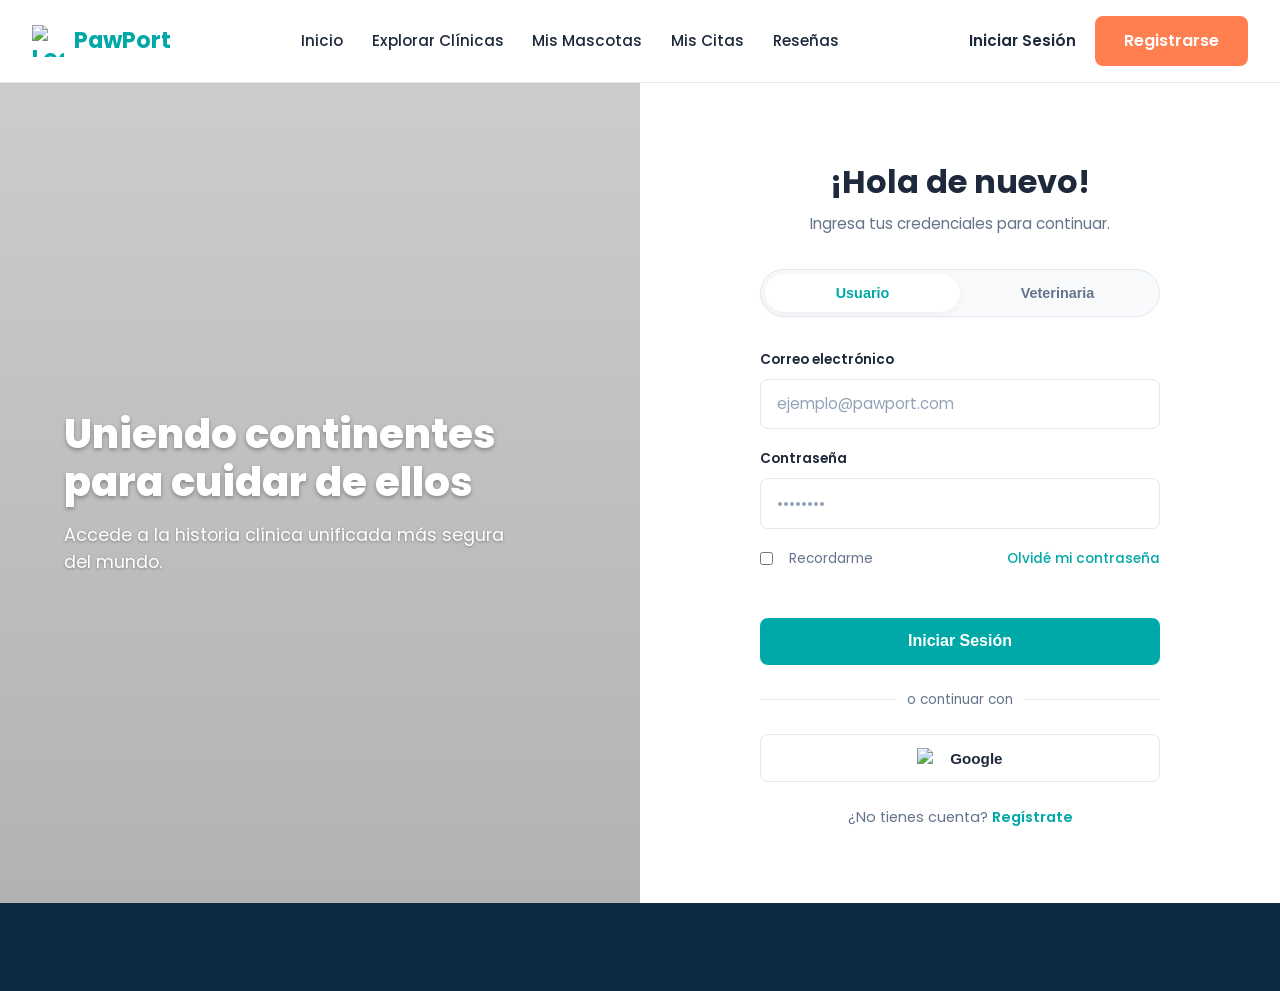
==== PawPort/login-perfil.html @ 7839eaf9 "Nuevos cambios para PROYECTO PAWPORT" ====
﻿<!DOCTYPE html>
<html lang="es">
<head>
    <meta charset="UTF-8">
    <meta name="viewport" content="width=device-width, initial-scale=1.0">
    <title>Iniciar Sesión - PawPort</title>
    <!-- Conexión a tu archivo CSS en la carpeta Vista -->
    <link rel="stylesheet" href="Vista/estilos.css">
    <link rel="stylesheet" href="https://cdnjs.cloudflare.com/ajax/libs/font-awesome/6.4.0/css/all.min.css">
</head>
<body>

    <!-- ================= HEADER ================= -->
    <header class="header">
        <div class="header-container">
            <div class="logo">
                <img src="Img/logo.png" alt="Logo PawPort">
                PawPort
            </div>
            <nav class="navbar">
                <ul>
                    <li><a href="Index.html">Inicio</a></li>
                    <li><a href="#">Explorar Clínicas</a></li>
                    <li><a href="#">Mis Mascotas</a></li>
                    <li><a href="#">Mis Citas</a></li>
                    <li><a href="#">Reseñas</a></li>
                </ul>
            </nav>
            <div class="header-actions">
                <a href="#" class="btn-login" style="color: var(--text-dark); font-weight: 600;">Iniciar Sesión</a>
                <a href="registro-usuario.html" class="btn-primary" style="background-color: #ff7f50;">Registrarse</a>
            </div>
        </div>
    </header>

    <!-- ================= SECCIÓN DE LOGIN SPLIT ================= -->
    <main class="login-main">
        <div class="login-layout">

            <!-- Mitad Izquierda: Imagen y Texto -->
            <div class="login-hero">
                <div class="login-hero-content">
                    <h1>Uniendo continentes para cuidar de ellos</h1>
                    <p>Accede a la historia clínica unificada más segura del mundo.</p>
                </div>
            </div>

            <!-- Mitad Derecha: Formulario -->
            <div class="login-form-area">
                <div class="login-form-container">
                    <h2>¡Hola de nuevo!</h2>
                    <p class="subtitle">Ingresa tus credenciales para continuar.</p>

                    <!-- Selector de Perfil (Pastilla) -->
                    <div class="role-toggle">
                        <button class="role-btn active" type="button">Usuario</button>
                        <button class="role-btn" type="button">Veterinaria</button>
                    </div>

                    <form action="#" method="POST">
                        <div class="form-group">
                            <label for="correo">Correo electrónico</label>
                            <input type="email" id="correo" placeholder="ejemplo@pawport.com" required>
                        </div>

                        <div class="form-group">
                            <label for="password">Contraseña</label>
                            <input type="password" id="password" placeholder="••••••••" required>
                        </div>

                        <div class="form-options">
                            <label class="checkbox-container">
                                <input type="checkbox" id="recordarme">
                                <span class="checkmark"></span>
                                Recordarme
                            </label>
                            <a href="#" class="forgot-password">Olvidé mi contraseña</a>
                        </div>

                        <button type="submit" class="btn-submit">Iniciar Sesión</button>

                        <!-- Separador -->
                        <div class="divider">
                            <span>o continuar con</span>
                        </div>

                        <!-- Botón de Google -->
                        <button type="button" class="btn-google">
                            <img src="https://upload.wikimedia.org/wikipedia/commons/5/53/Google_%22G%22_Logo.svg" alt="Google">
                            Google
                        </button>

                        <p class="register-link">¿No tienes cuenta? <a href="registro-usuario.html">Regístrate</a></p>
                    </form>
                </div>
            </div>

        </div>
    </main>

    <!-- ================= FOOTER ================= -->
    <footer class="footer">
        <!-- Usa el mismo footer de tus otras páginas -->
    </footer>

</body>
</html>
---- PawPort/Vista/estilos.css ----
﻿@import url('https://fonts.googleapis.com/css2?family=Poppins:wght@300;400;500;600;700;800&display=swap');

:root {
    --primary-teal: #00A8A8;
    --primary-teal-light: #E0F4F4;
    --primary-orange: #FF6B4A;
    --primary-orange-light: #FFEBE6;
    --dark-blue: #0B2B40;
    --text-dark: #1E293B;
    --text-muted: #64748B;
    --bg-light: #F8FAFC;
    --white: #FFFFFF;
    --border-color: #E2E8F0;
}

* {
    box-sizing: border-box;
    margin: 0;
    padding: 0;
}

body {
    font-family: 'Poppins', sans-serif;
    color: var(--text-dark);
    background-color: var(--white);
    line-height: 1.6;
    overflow-x: hidden;
}

a {
    text-decoration: none;
    color: inherit;
}

ul {
    list-style: none;
}

img {
    max-width: 100%;
    height: auto;
    display: block;
}

.section-header {
    text-align: center;
    max-width: 650px;
    margin: 0 auto 3rem auto;
}

    .section-header h2 {
        font-size: 2.2rem;
        font-weight: 700;
        color: var(--text-dark);
        margin-bottom: 0.5rem;
    }

    .section-header p {
        color: var(--text-muted);
        font-size: 0.95rem;
    }

.btn-primary {
    background-color: var(--primary-orange);
    color: var(--white);
    padding: 0.75rem 1.8rem;
    border-radius: 8px;
    font-weight: 600;
    display: inline-block;
    border: none;
    cursor: pointer;
}

.btn-secondary {
    background-color: transparent;
    color: var(--primary-teal);
    border: 1.5px solid var(--primary-teal);
    padding: 0.75rem 1.8rem;
    border-radius: 8px;
    font-weight: 600;
    display: inline-block;
}

.btn-outline {
    display: block;
    width: 100%;
    text-align: center;
    border: 1.5px solid var(--primary-teal);
    color: var(--primary-teal);
    padding: 0.6rem 1rem;
    border-radius: 8px;
    font-weight: 600;
    margin-top: 1rem;
}

    .btn-outline:hover {
        background-color: var(--primary-teal);
        color: var(--white);
    }

.header {
    width: 100%;
    background-color: var(--white);
    border-bottom: 1px solid var(--border-color);
}

.header-container {
    max-width: 1280px;
    margin: 0 auto;
    padding: 1rem 2rem;
    display: flex;
    justify-content: space-between;
    align-items: center;
}

.logo {
    display: flex;
    align-items: center;
    gap: 0.6rem;
    font-weight: 700;
    font-size: 1.4rem;
    color: var(--primary-teal);
}

    .logo img {
        width: 32px;
        height: 32px;
        object-fit: contain;
    }

.navbar ul {
    display: flex;
    gap: 1.8rem;
}

.navbar a {
    color: var(--text-dark);
    font-size: 0.95rem;
    font-weight: 500;
}

.header-actions {
    display: flex;
    align-items: center;
    gap: 1.2rem;
}

.btn-login {
    color: var(--text-dark);
    font-weight: 600;
    font-size: 0.95rem;
}

.hero {
    max-width: 1280px;
    margin: 0 auto;
    padding: 4rem 2rem;
    display: flex;
    align-items: center;
    justify-content: space-between;
    gap: 3rem;
}

.hero-content {
    flex: 1;
    max-width: 580px;
}

.badge {
    display: inline-block;
    background-color: var(--primary-teal-light);
    color: var(--primary-teal);
    padding: 0.4rem 1rem;
    border-radius: 50px;
    font-size: 0.85rem;
    font-weight: 600;
    margin-bottom: 1.2rem;
}

.hero-content h1 {
    font-size: 3.2rem;
    font-weight: 800;
    line-height: 1.15;
    color: var(--text-dark);
    margin-bottom: 1.2rem;
}

.hero-content p {
    color: var(--text-muted);
    font-size: 1.05rem;
    margin-bottom: 2rem;
}

.hero-buttons {
    display: flex;
    gap: 1rem;
    margin-bottom: 2.5rem;
}

    .hero-buttons .btn-primary {
        background-color: var(--primary-teal);
    }

.hero-social-proof {
    display: flex;
    align-items: center;
    gap: 1rem;
    font-size: 0.9rem;
    color: var(--text-muted);
}

    .hero-social-proof img.avatars {
        height: 36px;
        object-fit: contain;
    }

.hero-image {
    flex: 1;
    position: relative;
    display: flex;
    justify-content: flex-end;
}

    .hero-image img {
        width: 100%;
        max-width: 520px;
        border-radius: 24px;
        object-fit: cover;
    }

.floating-badge {
    position: absolute;
    bottom: -20px;
    right: 20px;
    background: var(--white);
    padding: 0.8rem 1.2rem;
    border-radius: 16px;
    border: 1px solid var(--border-color);
    display: flex;
    align-items: center;
    gap: 0.8rem;
}

    .floating-badge .icon {
        background-color: #FEF2F2;
        color: var(--primary-orange);
        padding: 0.5rem;
        border-radius: 50%;
        font-weight: 700;
        font-size: 0.8rem;
    }

    .floating-badge .text {
        display: flex;
        flex-direction: column;
    }

        .floating-badge .text strong {
            font-size: 0.9rem;
            color: var(--text-dark);
        }

        .floating-badge .text span {
            font-size: 0.75rem;
            color: var(--text-muted);
        }

.features {
    background-color: var(--bg-light);
    padding: 5rem 2rem;
}

.features-grid {
    max-width: 1280px;
    margin: 0 auto;
    display: grid;
    grid-template-columns: repeat(3, 1fr);
    gap: 1.8rem;
}

.feature-card {
    background: var(--white);
    padding: 2rem;
    border-radius: 16px;
    border: 1px solid var(--border-color);
}

    .feature-card .icon {
        width: 42px;
        height: 42px;
        background-color: var(--primary-teal-light);
        border-radius: 50%;
        display: flex;
        align-items: center;
        justify-content: center;
        font-size: 1.2rem;
        margin-bottom: 1.2rem;
    }

    .feature-card h3 {
        font-size: 1.15rem;
        font-weight: 700;
        margin-bottom: 0.6rem;
    }

    .feature-card p {
        color: var(--text-muted);
        font-size: 0.9rem;
        line-height: 1.5;
    }

.how-it-works {
    padding: 5rem 2rem;
    background-color: var(--white);
}

.steps-container {
    max-width: 1280px;
    margin: 0 auto;
    display: grid;
    grid-template-columns: repeat(4, 1fr);
    gap: 2rem;
    text-align: center;
}

.step-number {
    width: 48px;
    height: 48px;
    background-color: var(--primary-teal-light);
    color: var(--primary-teal);
    border-radius: 50%;
    display: flex;
    align-items: center;
    justify-content: center;
    font-weight: 700;
    font-size: 1.2rem;
    margin: 0 auto 1.2rem auto;
}

.step:nth-child(1) .step-number {
    background-color: var(--primary-orange);
    color: var(--white);
}

.step h3 {
    font-size: 1.1rem;
    font-weight: 700;
    margin-bottom: 0.6rem;
}

.step p {
    color: var(--text-muted);
    font-size: 0.88rem;
}

/* ================= RED DE CLÍNICAS ================= */
.clinics {
    background-color: var(--bg-light);
    padding: 5rem 2rem;
}

.clinics-grid {
    max-width: 1280px;
    margin: 0 auto;
    display: grid;
    grid-template-columns: repeat(3, 1fr);
    gap: 2rem;
}

.clinic-card {
    background: var(--white);
    border-radius: 18px;
    overflow: hidden;
    border: 1px solid var(--border-color);
}

    .clinic-card img {
        width: 100%;
        height: 180px;
        object-fit: cover;
    }

.clinic-info {
    padding: 1.5rem;
}

    .clinic-info h3 {
        font-size: 1.2rem;
        font-weight: 700;
        margin-bottom: 0.4rem;
    }

    .clinic-info .address {
        color: var(--text-muted);
        font-size: 0.85rem;
        margin-bottom: 1rem;
    }

/* ================= ROLES ================= */
.roles {
    padding: 5rem 2rem;
    background-color: var(--white);
}

.roles-grid {
    max-width: 1280px;
    margin: 0 auto;
    display: grid;
    grid-template-columns: repeat(3, 1fr);
    gap: 2rem;
}

.role-card {
    background: var(--bg-light);
    padding: 2rem;
    border-radius: 18px;
    border: 1px solid var(--border-color);
}

    .role-card.active {
        background-color: #FEF2F2;
        border-color: var(--primary-orange);
    }

    .role-card .icon {
        width: 42px;
        height: 42px;
        border-radius: 50%;
        background: var(--white);
        display: flex;
        align-items: center;
        justify-content: center;
        margin-bottom: 1rem;
        font-size: 1.1rem;
    }

    .role-card h3 {
        font-size: 1.2rem;
        font-weight: 700;
        margin-bottom: 0.6rem;
    }

    .role-card p {
        color: var(--text-muted);
        font-size: 0.9rem;
    }

.stats {
    background-color: var(--dark-blue);
    color: var(--white);
    padding: 4rem 2rem;
    display: flex;
    justify-content: space-around;
    align-items: center;
}

.stat-item {
    text-align: center;
}

    .stat-item h2 {
        font-size: 2.8rem;
        font-weight: 800;
        color: var(--primary-orange);
        margin-bottom: 0.2rem;
    }

    .stat-item p {
        font-size: 0.9rem;
        color: #CBD5E1;
    }

.testimonials {
    padding: 5rem 2rem;
    background-color: var(--bg-light);
}

.testimonials-grid {
    max-width: 1280px;
    margin: 0 auto;
    display: grid;
    grid-template-columns: repeat(3, 1fr);
    gap: 2rem;
}

.testimonial-card {
    background: var(--white);
    padding: 2rem;
    border-radius: 18px;
    border: 1px solid var(--border-color);
    display: flex;
    flex-direction: column;
    justify-content: space-between;
}

    .testimonial-card .stars {
        color: #F59E0B;
        margin-bottom: 1rem;
        font-size: 0.9rem;
    }

    .testimonial-card p {
        color: var(--text-dark);
        font-size: 0.9rem;
        line-height: 1.6;
        margin-bottom: 1.5rem;
    }

.user-info {
    display: flex;
    align-items: center;
    gap: 0.8rem;
}

    .user-info img {
        width: 40px;
        height: 40px;
        border-radius: 50%;
        object-fit: cover;
    }

    .user-info h4 {
        font-size: 0.95rem;
        font-weight: 700;
    }

    .user-info span {
        font-size: 0.8rem;
        color: var(--text-muted);
        display: block;
    }

.cta {
    max-width: 1280px;
    margin: 4rem auto;
    padding: 0 2rem;
}

.cta-container {
    background-color: var(--primary-teal);
    border-radius: 24px;
    padding: 4rem 2rem;
    text-align: center;
    color: var(--white);
}

    .cta-container h2 {
        font-size: 2.2rem;
        font-weight: 800;
        margin-bottom: 1rem;
    }

    .cta-container p {
        max-width: 600px;
        margin: 0 auto 2rem auto;
        font-size: 1rem;
    }

    .cta-container .btn-primary {
        background-color: var(--primary-orange);
    }

.footer {
    background-color: var(--dark-blue);
    color: var(--white);
    padding: 4rem 2rem 1.5rem 2rem;
}

.footer-container {
    max-width: 1280px;
    margin: 0 auto;
    display: grid;
    grid-template-columns: 2fr repeat(3, 1fr) 1.5fr;
    gap: 3rem;
    padding-bottom: 3rem;
    border-bottom: 1px solid rgba(255, 255, 255, 0.1);
}

.footer-col.brand .logo {
    color: var(--white);
    margin-bottom: 1rem;
}

.footer-col.brand p {
    color: #94A3B8;
    font-size: 0.88rem;
    margin-bottom: 1.5rem;
    max-width: 300px;
}

.social-links {
    display: flex;
    gap: 0.8rem;
}

    .social-links a {
        width: 32px;
        height: 32px;
        background: rgba(255, 255, 255, 0.1);
        border-radius: 50%;
        display: flex;
        align-items: center;
        justify-content: center;
        font-size: 0.8rem;
        font-weight: 600;
    }

.footer-col h4 {
    color: var(--primary-orange);
    font-size: 1rem;
    margin-bottom: 1.2rem;
}

.footer-col.links ul li {
    margin-bottom: 0.6rem;
}

.footer-col.links a {
    color: #CBD5E1;
    font-size: 0.88rem;
}

.footer-col.contact p {
    color: #CBD5E1;
    font-size: 0.88rem;
    margin-bottom: 0.5rem;
}

.footer-bottom {
    max-width: 1280px;
    margin: 1.5rem auto 0 auto;
    display: flex;
    justify-content: space-between;
    color: #64748B;
    font-size: 0.8rem;
}

@media (max-width: 1024px) {
    .features-grid, .clinics-grid, .roles-grid, .testimonials-grid {
        grid-template-columns: repeat(2, 1fr);
    }

    .steps-container {
        grid-template-columns: repeat(2, 1fr);
    }

    .footer-container {
        grid-template-columns: repeat(2, 1fr);
    }
}

@media (max-width: 768px) {
    .hero {
        flex-direction: column;
        text-align: center;
    }

    .hero-content {
        max-width: 100%;
    }

    .hero-buttons {
        justify-content: center;
    }

    .hero-social-proof {
        justify-content: center;
    }

    .features-grid, .clinics-grid, .roles-grid, .testimonials-grid, .steps-container {
        grid-template-columns: 1fr;
    }

    .stats {
        flex-direction: column;
        gap: 2rem;
    }

    .footer-container {
        grid-template-columns: 1fr;
    }

    .footer-bottom {
        flex-direction: column;
        text-align: center;
        gap: 0.5rem;
    }
}

/* ================= SECCIÓN DE REGISTRO ================= */
.register-main {
    background-color: var(--bg-light);
    padding: 4rem 2rem;
    min-height: calc(100vh - 80px);
}

.register-layout {
    max-width: 1100px;
    margin: 0 auto;
    display: grid;
    grid-template-columns: 1fr 1fr;
    gap: 4rem;
    align-items: center;
}

/* Tarjeta del Formulario */
.register-form-card {
    background: var(--white);
    border: 1px solid var(--border-color);
    border-radius: 20px;
    padding: 3rem;
    box-shadow: 0 4px 20px rgba(0, 0, 0, 0.03);
}

    .register-form-card h2 {
        font-size: 1.8rem;
        font-weight: 800;
        color: var(--text-dark);
        margin-bottom: 0.4rem;
    }

    .register-form-card .subtitle {
        color: var(--text-muted);
        font-size: 0.95rem;
        margin-bottom: 2rem;
        line-height: 1.5;
    }

.form-group {
    margin-bottom: 1.2rem;
}

.form-row {
    display: grid;
    grid-template-columns: 1fr 1fr;
    gap: 1rem;
}

.form-group label {
    display: block;
    font-size: 0.85rem;
    font-weight: 600;
    color: var(--text-dark);
    margin-bottom: 0.5rem;
}

.form-group input,
.form-group select {
    width: 100%;
    padding: 0.8rem 1rem;
    border: 1px solid var(--border-color);
    border-radius: 8px;
    font-family: 'Poppins', sans-serif;
    font-size: 0.95rem;
    color: var(--text-dark);
    outline: none;
    transition: border-color 0.3s ease;
    background-color: var(--white);
}

    .form-group input::placeholder {
        color: #94A3B8;
    }

    .form-group input:focus,
    .form-group select:focus {
        border-color: var(--primary-teal);
    }

.btn-submit {
    background-color: var(--primary-teal);
    color: var(--white);
    width: 100%;
    padding: 0.9rem;
    border: none;
    border-radius: 8px;
    font-weight: 600;
    font-size: 1rem;
    cursor: pointer;
    margin-top: 1.5rem;
    transition: background-color 0.3s ease;
}

    .btn-submit:hover {
        background-color: #008f8f;
    }

.login-link {
    text-align: center;
    margin-top: 1.5rem;
    font-size: 0.9rem;
    color: var(--text-muted);
}

    .login-link a {
        color: var(--primary-teal);
        font-weight: 600;
        transition: color 0.3s;
    }

        .login-link a:hover {
            color: #008f8f;
        }

/* Área de Información (Imagen y texto derecho) */
.register-info {
    padding-right: 1rem;
}

    .register-info img {
        width: 100%;
        border-radius: 24px;
        margin-bottom: 2rem;
        object-fit: cover;
    }

    .register-info h3 {
        font-size: 1.5rem;
        font-weight: 800;
        color: var(--text-dark);
        margin-bottom: 1rem;
    }

    .register-info p {
        color: var(--text-muted);
        font-size: 0.95rem;
        line-height: 1.7;
    }

/* Responsive para la sección de registro */
@media (max-width: 900px) {
    .register-layout {
        grid-template-columns: 1fr;
        gap: 3rem;
    }

    .register-info {
        order: -1; /* Mueve la imagen arriba del formulario en móviles */
        padding-right: 0;
        text-align: center;
    }

    .register-form-card {
        padding: 2rem;
    }
}

@media (max-width: 500px) {
    .form-row {
        grid-template-columns: 1fr; /* Apila el país y ciudad en móviles pequeños */
    }
}

/* ================= HEADER USUARIO LOGUEADO ================= */
.user-profile {
    display: flex;
    align-items: center;
    gap: 0.8rem;
    cursor: pointer;
    color: var(--text-dark);
    font-weight: 500;
}

.avatar-icon {
    font-size: 2rem;
    color: #cbd5e1;
}

.dropdown-icon {
    font-size: 0.8rem;
    color: var(--text-muted);
}

.navbar ul li a.active {
    color: var(--primary-teal);
    font-weight: 600;
}

/* ================= DASHBOARD PRINCIPAL ================= */
.dashboard-main {
    background-color: #fafbfc;
    padding: 3rem 2rem;
    min-height: calc(100vh - 80px);
}

.dashboard-container {
    max-width: 1200px;
    margin: 0 auto;
}

.dashboard-header {
    display: flex;
    justify-content: space-between;
    align-items: center;
    margin-bottom: 2.5rem;
}

    .dashboard-header h1 {
        font-size: 2.2rem;
        color: var(--text-dark);
        margin-bottom: 0.5rem;
    }

    .dashboard-header .subtitle {
        color: var(--text-muted);
    }

/* ================= CUADRÍCULA DE MASCOTAS ================= */
.pets-grid {
    display: grid;
    grid-template-columns: repeat(auto-fit, minmax(320px, 1fr));
    gap: 2rem;
    margin-bottom: 3rem;
}

.pet-card {
    background: #ffffff;
    border: 1px solid #e2e8f0;
    border-radius: 16px;
    overflow: hidden;
    box-shadow: 0 2px 10px rgba(0,0,0,0.02);
    transition: transform 0.3s ease;
}

    .pet-card:hover {
        transform: translateY(-5px);
    }

    .pet-card img {
        width: 100%;
        height: 200px;
        object-fit: cover;
    }

.pet-card-body {
    padding: 1.5rem;
}

.pet-card-header {
    display: flex;
    justify-content: space-between;
    align-items: center;
    margin-bottom: 0.5rem;
}

    .pet-card-header h3 {
        font-size: 1.4rem;
        color: var(--text-dark);
    }

.pet-info {
    color: var(--text-muted);
    font-size: 0.95rem;
    margin-bottom: 1.5rem;
}

.pet-card-actions {
    display: flex;
    gap: 1.5rem;
}

.action-link {
    font-size: 0.95rem;
    font-weight: 600;
    color: #94a3b8;
    text-decoration: none;
    transition: color 0.3s;
}

    .action-link.active {
        color: var(--primary-teal);
    }

    .action-link:hover {
        color: var(--primary-teal);
    }

/* ================= BADGES (ETIQUETAS) ================= */
.badge {
    padding: 4px 12px;
    border-radius: 20px;
    font-size: 0.8rem;
    font-weight: 700;
}

.badge-teal {
    background: #e0f2f1;
    color: #00897b;
}

.badge-pink {
    background: #fce4ec;
    color: #f06292;
}

.badge-green {
    background: #e8f5e9;
    color: #4caf50;
}

/* ================= TARJETA DE EXPEDIENTE DETALLADO ================= */
.pet-details-card {
    background: #ffffff;
    border: 1px solid #e2e8f0;
    border-radius: 16px;
    padding: 2.5rem;
    box-shadow: 0 2px 10px rgba(0,0,0,0.02);
}

.details-header {
    display: flex;
    align-items: center;
    gap: 1.5rem;
    padding-bottom: 2rem;
    border-bottom: 1px solid #e2e8f0;
    margin-bottom: 2rem;
}

.details-avatar {
    width: 90px;
    height: 90px;
    border-radius: 16px;
    object-fit: cover;
}

.name-badge-row {
    display: flex;
    align-items: center;
    gap: 1rem;
    margin-bottom: 0.5rem;
}

    .name-badge-row h2 {
        font-size: 1.8rem;
        color: var(--text-dark);
    }

.details-title p {
    color: var(--text-muted);
    font-size: 0.95rem;
}

/* ================= COLUMNAS DE HISTORIAL ================= */
.details-grid {
    display: grid;
    grid-template-columns: 1fr 1fr;
    gap: 3rem;
}

.details-column h3 {
    font-size: 1.2rem;
    color: var(--text-dark);
    margin-bottom: 1.5rem;
}

.history-item {
    display: flex;
    justify-content: space-between;
    align-items: center;
    padding: 1.2rem;
    border: 1px solid #e2e8f0;
    border-radius: 8px;
    margin-bottom: 1rem;
    background-color: #fafbfc;
}

.history-info h4 {
    font-size: 0.95rem;
    color: var(--text-dark);
    margin-bottom: 0.3rem;
}

.history-info p {
    font-size: 0.85rem;
    color: var(--text-muted);
}

.clinic-link {
    font-size: 0.85rem;
    color: var(--primary-teal);
    text-decoration: none;
    font-weight: 500;
}

.date-text {
    font-size: 0.85rem;
    color: #94a3b8;
}

/* ================= RESPONSIVE ================= */
@media (max-width: 900px) {
    .details-grid {
        grid-template-columns: 1fr;
        gap: 2rem;
    }

    .dashboard-header {
        flex-direction: column;
        align-items: flex-start;
        gap: 1rem;
    }
}

/* ================= SECCIÓN DE LOGIN ================= */
.login-main {
    min-height: calc(100vh - 80px); /* Ajusta según el alto de tu header */
    display: flex;
    background-color: var(--white);
}

.login-layout {
    display: grid;
    grid-template-columns: 1fr 1fr;
    width: 100%;
}

/* --- Mitad Izquierda (Imagen Hero) --- */
.login-hero {
    /* Reemplaza con tu imagen real de la doctora y el perro */
    background-image: linear-gradient(rgba(0,0,0,0.2), rgba(0,0,0,0.3)), url('../Img/login-hero-bg.jpg');
    background-size: cover;
    background-position: center;
    padding: 4rem;
    display: flex;
    flex-direction: column;
    justify-content: center;
}

.login-hero-content {
    max-width: 450px;
    color: #ffffff;
}

    .login-hero-content h1 {
        font-size: 2.5rem;
        font-weight: 800;
        line-height: 1.2;
        margin-bottom: 1rem;
        text-shadow: 0 2px 4px rgba(0,0,0,0.3);
    }

    .login-hero-content p {
        font-size: 1.1rem;
        line-height: 1.5;
        text-shadow: 0 1px 3px rgba(0,0,0,0.3);
    }

/* --- Mitad Derecha (Formulario) --- */
.login-form-area {
    display: flex;
    align-items: center;
    justify-content: center;
    padding: 3rem;
    background-color: #ffffff;
}

.login-form-container {
    width: 100%;
    max-width: 400px;
}

    .login-form-container h2 {
        font-size: 2rem;
        color: var(--text-dark);
        margin-bottom: 0.3rem;
        text-align: center;
    }

    .login-form-container .subtitle {
        color: var(--text-muted);
        text-align: center;
        margin-bottom: 2rem;
        font-size: 0.95rem;
    }

/* --- Selector de Perfil (Pastilla) --- */
.role-toggle {
    display: flex;
    background-color: #f8fafc;
    border-radius: 30px;
    padding: 4px;
    margin-bottom: 2rem;
    border: 1px solid #e2e8f0;
}

.role-btn {
    flex: 1;
    background: transparent;
    border: none;
    padding: 0.7rem;
    border-radius: 30px;
    font-weight: 600;
    font-size: 0.9rem;
    color: var(--text-muted);
    cursor: pointer;
    transition: all 0.3s ease;
}

    .role-btn.active {
        background-color: #ffffff;
        color: var(--primary-teal);
        box-shadow: 0 2px 8px rgba(0,0,0,0.05);
    }

/* --- Opciones del formulario (Recordarme y Olvidé) --- */
.form-options {
    display: flex;
    justify-content: space-between;
    align-items: center;
    margin-bottom: 1.5rem;
}

.checkbox-container {
    display: flex;
    align-items: center;
    gap: 0.5rem;
    font-size: 0.85rem;
    color: var(--text-muted);
    cursor: pointer;
}

    .checkbox-container input {
        accent-color: var(--primary-teal);
    }

.forgot-password {
    font-size: 0.85rem;
    color: var(--primary-teal);
    text-decoration: none;
    font-weight: 500;
}

/* --- Botón Google y Separador --- */
.divider {
    display: flex;
    align-items: center;
    text-align: center;
    margin: 1.5rem 0;
    color: var(--text-muted);
    font-size: 0.85rem;
}

    .divider::before, .divider::after {
        content: '';
        flex: 1;
        border-bottom: 1px solid #e2e8f0;
    }

    .divider span {
        padding: 0 10px;
    }

.btn-google {
    display: flex;
    align-items: center;
    justify-content: center;
    gap: 0.8rem;
    width: 100%;
    padding: 0.8rem;
    background-color: #ffffff;
    border: 1px solid #e2e8f0;
    border-radius: 8px;
    font-weight: 600;
    font-size: 0.95rem;
    color: var(--text-dark);
    cursor: pointer;
    transition: background-color 0.3s;
}

    .btn-google img {
        width: 20px;
        height: 20px;
    }

    .btn-google:hover {
        background-color: #f8fafc;
    }

.register-link {
    text-align: center;
    margin-top: 1.5rem;
    font-size: 0.9rem;
    color: var(--text-muted);
}

    .register-link a {
        color: var(--primary-teal);
        font-weight: 600;
    }

/* --- Responsive --- */
@media (max-width: 900px) {
    .login-layout {
        grid-template-columns: 1fr;
    }

    .login-hero {
        padding: 3rem 2rem;
        min-height: 300px;
    }
}
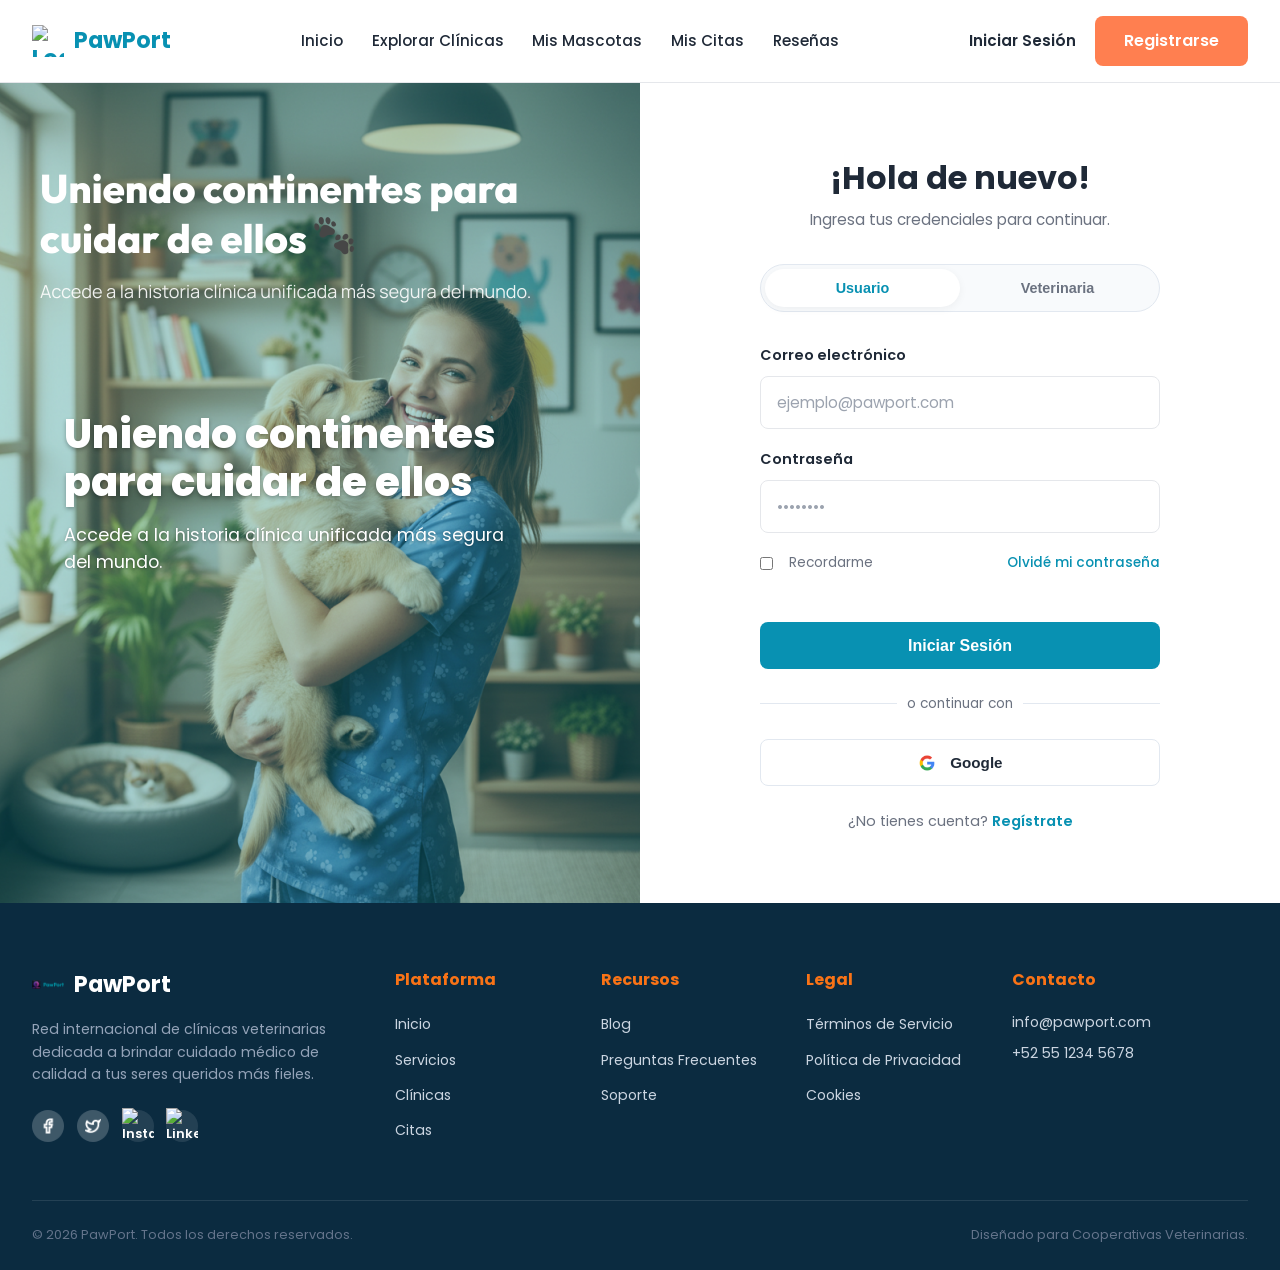
==== commit 40972468: "Nuevos y ultimos cambios del avance 3 de pawport" ====
--- a/PawPort/login-perfil.html
+++ b/PawPort/login-perfil.html
@@ -10,7 +10,6 @@
 </head>
 <body>
 
-    <!-- ================= HEADER ================= -->
     <header class="header">
         <div class="header-container">
             <div class="logo">
@@ -27,7 +26,7 @@
                 </ul>
             </nav>
             <div class="header-actions">
-                <a href="#" class="btn-login" style="color: var(--text-dark); font-weight: 600;">Iniciar Sesión</a>
+                <a href="login-perfil.html" class="btn-login" style="color: var(--text-dark); font-weight: 600;">Iniciar Sesión</a>
                 <a href="registro-usuario.html" class="btn-primary" style="background-color: #ff7f50;">Registrarse</a>
             </div>
         </div>
@@ -38,7 +37,8 @@
         <div class="login-layout">
 
             <!-- Mitad Izquierda: Imagen y Texto -->
-            <div class="login-hero">
+            <!-- Se agrega el estilo de fondo aquí -->
+            <div class="login-hero" style="background-image: url('Img/Inicio%20de%20sesión.png'); background-size: cover; background-position: center; background-repeat: no-repeat;">
                 <div class="login-hero-content">
                     <h1>Uniendo continentes para cuidar de ellos</h1>
                     <p>Accede a la historia clínica unificada más segura del mundo.</p>
@@ -54,7 +54,7 @@
                     <!-- Selector de Perfil (Pastilla) -->
                     <div class="role-toggle">
                         <button class="role-btn active" type="button">Usuario</button>
-                        <button class="role-btn" type="button">Veterinaria</button>
+                        <button class="role-btn" type="button" onclick="window.location.href='registro-clinica.html'">Veterinaria</button>
                     </div>
 
                     <form action="#" method="POST">
@@ -86,7 +86,7 @@
 
                         <!-- Botón de Google -->
                         <button type="button" class="btn-google">
-                            <img src="https://upload.wikimedia.org/wikipedia/commons/5/53/Google_%22G%22_Logo.svg" alt="Google">
+                            <img src="Img/google.png" alt="Google">
                             Google
                         </button>
 
@@ -100,7 +100,60 @@
 
     <!-- ================= FOOTER ================= -->
     <footer class="footer">
-        <!-- Usa el mismo footer de tus otras páginas -->
+        <div class="footer-container">
+            <div class="footer-col brand">
+                <div class="logo">
+                    <img src="Img/Logo.png" alt="PawPort Logo">
+                    <span>PawPort</span>
+                </div>
+                <p>Red internacional de clínicas veterinarias dedicada a brindar cuidado médico de calidad a tus seres queridos más fieles.</p>
+                <div class="social-links">
+                    <a href="#"><img src="Img/Facebook.png" alt="Facebook" class="social-icon"></a>
+                    <a href="#"><img src="Img/Twiter or X.png" alt="Twitter" class="social-icon"></a>
+                    <a href="#"><img src="Img/instagram.png" alt="Instagram" class="social-icon"></a>
+                    <a href="#"><img src="Img/linkedin.png" alt="LinkedIn" class="social-icon"></a>
+                </div>
+            </div>
+
+            <div class="footer-col links">
+                <h4>Plataforma</h4>
+                <ul>
+                    <li><a href="#">Inicio</a></li>
+                    <li><a href="#">Servicios</a></li>
+                    <li><a href="#">Clínicas</a></li>
+                    <li><a href="#">Citas</a></li>
+                </ul>
+            </div>
+
+            <div class="footer-col links">
+                <h4>Recursos</h4>
+                <ul>
+                    <li><a href="#">Blog</a></li>
+                    <li><a href="#">Preguntas Frecuentes</a></li>
+                    <li><a href="#">Soporte</a></li>
+                </ul>
+            </div>
+
+            <div class="footer-col links">
+                <h4>Legal</h4>
+                <ul>
+                    <li><a href="#">Términos de Servicio</a></li>
+                    <li><a href="#">Política de Privacidad</a></li>
+                    <li><a href="#">Cookies</a></li>
+                </ul>
+            </div>
+
+            <div class="footer-col contact">
+                <h4>Contacto</h4>
+                <p>info@pawport.com</p>
+                <p>+52 55 1234 5678</p>
+            </div>
+        </div>
+
+        <div class="footer-bottom">
+            <p>© 2026 PawPort. Todos los derechos reservados.</p>
+            <p>Diseñado para Cooperativas Veterinarias.</p>
+        </div>
     </footer>
 
 </body>
--- a/PawPort/Vista/estilos.css
+++ b/PawPort/Vista/estilos.css
@@ -97,6 +97,188 @@
         background-color: var(--primary-teal);
         color: var(--white);
     }
+
+/* Estilos para el formulario de registro de clínica */
+.btn-submit {
+    width: 100%;
+    background-color: var(--primary-teal);
+    color: var(--white);
+    border: none;
+    padding: 1rem;
+    border-radius: 8px;
+    font-size: 1.05rem;
+    font-weight: 600;
+    cursor: pointer;
+    transition: background-color 0.3s;
+    margin-top: 1.5rem;
+}
+
+.btn-submit:hover {
+    background-color: #067A96;
+}
+
+.schedule-time-input {
+    padding: 0.5rem;
+    border: 1px solid var(--border-color);
+    border-radius: 8px;
+    font-family: inherit;
+    color: var(--text-dark);
+    background-color: #fff;
+    text-align: center;
+    font-size: 0.9rem;
+}
+
+/* Layout específico para la página de registro de clínica */
+.clinic-register-page {
+    max-width: 1100px;
+    margin: 2.5rem auto 4rem auto;
+    padding: 0 1rem;
+}
+
+.clinic-register-header {
+    text-align: center;
+    margin-bottom: 1.8rem;
+}
+
+.clinic-register-header h1 {
+    font-size: 2.2rem;
+    margin-top: 0.6rem;
+    margin-bottom: 0.4rem;
+    color: var(--text-dark);
+}
+
+.clinic-register-container {
+    background: var(--white);
+    border: 1px solid var(--border-color);
+    border-radius: 12px;
+    padding: 2rem;
+    box-shadow: 0 6px 20px rgba(15, 23, 42, 0.06);
+}
+
+.form-section {
+    margin-bottom: 1.6rem;
+}
+
+.form-section h3 {
+    color: var(--primary-teal);
+    font-size: 1.05rem;
+    margin-bottom: 0.8rem;
+    font-weight: 700;
+}
+
+.form-section-desc {
+    color: var(--text-muted);
+    font-size: 0.95rem;
+    margin-bottom: 1rem;
+}
+
+.form-group label {
+    display: block;
+    font-size: 0.85rem;
+    color: var(--text-muted);
+    margin-bottom: 0.45rem;
+}
+
+.form-group input,
+.form-group textarea,
+.form-group select {
+    width: 100%;
+    padding: 0.7rem 0.9rem;
+    border: 1px solid var(--border-color);
+    border-radius: 8px;
+    background: #fff;
+    font-size: 0.95rem;
+    color: var(--text-dark);
+}
+
+.form-row {
+    display: grid;
+    grid-template-columns: 1fr 1fr;
+    gap: 1rem;
+    align-items: center;
+    margin-bottom: 1rem;
+}
+
+.form-row-3 {
+    display: grid;
+    grid-template-columns: repeat(3, 1fr);
+    gap: 1rem;
+    margin-bottom: 1rem;
+}
+
+.tags-container {
+    display: flex;
+    flex-wrap: wrap;
+    gap: 0.6rem;
+    margin-top: 0.6rem;
+}
+
+.specialty-tag {
+    background: #F6FBFB;
+    border: 1px solid var(--border-color);
+    color: var(--text-dark);
+    padding: 0.45rem 0.85rem;
+    border-radius: 999px;
+    font-weight: 600;
+    cursor: pointer;
+}
+
+.specialty-tag.active {
+    background: var(--primary-teal-light);
+    border-color: var(--primary-teal);
+    color: var(--primary-teal);
+}
+
+.schedule-grid {
+    display: grid;
+    grid-template-columns: 1fr 1fr;
+    gap: 1.2rem;
+    align-items: start;
+}
+
+.schedule-row {
+    display: flex;
+    align-items: center;
+    gap: 0.5rem;
+    margin-bottom: 0.6rem;
+}
+
+.schedule-day {
+    width: 140px;
+    color: var(--text-dark);
+    font-size: 0.95rem;
+}
+
+.schedule-separator {
+    margin: 0 0.4rem;
+    color: var(--text-muted);
+}
+
+.file-upload {
+    border: 1px dashed var(--border-color);
+    padding: 1rem;
+    border-radius: 8px;
+    text-align: center;
+    color: var(--text-muted);
+    background: #FAFEFF;
+}
+
+.footer-cta {
+    margin-top: 1.6rem;
+}
+
+/* Responsive */
+@media (max-width: 900px) {
+    .form-row,
+    .form-row-3,
+    .schedule-grid {
+        grid-template-columns: 1fr;
+    }
+
+    .schedule-day {
+        width: auto;
+    }
+}
 
 .header {
     width: 100%;
@@ -835,7 +1017,7 @@
     }
 
     .register-info {
-        order: -1; /* Mueve la imagen arriba del formulario en móviles */
+        order: -1;
         padding-right: 0;
         text-align: center;
     }
@@ -847,7 +1029,7 @@
 
 @media (max-width: 500px) {
     .form-row {
-        grid-template-columns: 1fr; /* Apila el país y ciudad en móviles pequeños */
+        grid-template-columns: 1fr;
     }
 }
 
@@ -1103,7 +1285,7 @@
 
 /* ================= SECCIÓN DE LOGIN ================= */
 .login-main {
-    min-height: calc(100vh - 80px); /* Ajusta según el alto de tu header */
+    min-height: calc(100vh - 80px);
     display: flex;
     background-color: var(--white);
 }
@@ -1114,9 +1296,7 @@
     width: 100%;
 }
 
-/* --- Mitad Izquierda (Imagen Hero) --- */
 .login-hero {
-    /* Reemplaza con tu imagen real de la doctora y el perro */
     background-image: linear-gradient(rgba(0,0,0,0.2), rgba(0,0,0,0.3)), url('../Img/login-hero-bg.jpg');
     background-size: cover;
     background-position: center;
@@ -1145,7 +1325,6 @@
         text-shadow: 0 1px 3px rgba(0,0,0,0.3);
     }
 
-/* --- Mitad Derecha (Formulario) --- */
 .login-form-area {
     display: flex;
     align-items: center;
@@ -1173,7 +1352,6 @@
         font-size: 0.95rem;
     }
 
-/* --- Selector de Perfil (Pastilla) --- */
 .role-toggle {
     display: flex;
     background-color: #f8fafc;
@@ -1202,7 +1380,6 @@
         box-shadow: 0 2px 8px rgba(0,0,0,0.05);
     }
 
-/* --- Opciones del formulario (Recordarme y Olvidé) --- */
 .form-options {
     display: flex;
     justify-content: space-between;
@@ -1230,7 +1407,6 @@
     font-weight: 500;
 }
 
-/* --- Botón Google y Separador --- */
 .divider {
     display: flex;
     align-items: center;
@@ -1288,7 +1464,6 @@
         font-weight: 600;
     }
 
-/* --- Responsive --- */
 @media (max-width: 900px) {
     .login-layout {
         grid-template-columns: 1fr;
@@ -1298,4 +1473,684 @@
         padding: 3rem 2rem;
         min-height: 300px;
     }
+}
+
+
+/* ========================================================================= */
+/* ================= PANEL DE CONTROL CLÍNICO (Dashboard Veterinaria) ====== */
+/* ========================================================================= */
+.clinic-stats-grid {
+    display: grid;
+    grid-template-columns: repeat(4, 1fr);
+    gap: 1.5rem;
+    margin-bottom: 3rem;
+}
+
+.stat-card {
+    background: var(--white);
+    border: 1px solid var(--border-color);
+    border-radius: 16px;
+    padding: 1.5rem;
+    display: flex;
+    flex-direction: column;
+}
+
+.stat-card-header {
+    display: flex;
+    justify-content: space-between;
+    align-items: center;
+    margin-bottom: 1rem;
+    color: var(--text-muted);
+    font-size: 0.9rem;
+    font-weight: 500;
+}
+
+.stat-icon {
+    width: 36px;
+    height: 36px;
+    border-radius: 50%;
+    display: flex;
+    align-items: center;
+    justify-content: center;
+    font-size: 1.2rem;
+}
+
+.icon-teal {
+    background: var(--primary-teal-light);
+    color: var(--primary-teal);
+}
+
+.icon-orange {
+    background: var(--primary-orange-light);
+    color: var(--primary-orange);
+}
+
+.icon-blue {
+    background: #E0F2FE;
+    color: #0284C7;
+}
+
+.icon-red {
+    background: #FEF2F2;
+    color: #EF4444;
+}
+
+.stat-card h3 {
+    font-size: 2.2rem;
+    font-weight: 800;
+    color: var(--text-dark);
+    margin-bottom: 0.2rem;
+}
+
+.stat-card p {
+    font-size: 0.85rem;
+    color: var(--text-muted);
+}
+
+.dashboard-columns {
+    display: grid;
+    grid-template-columns: 2fr 1fr;
+    gap: 2rem;
+}
+
+.dashboard-section-title {
+    font-size: 1.4rem;
+    font-weight: 800;
+    color: var(--text-dark);
+    margin-bottom: 1.5rem;
+}
+
+/* Tabla de citas */
+.citas-table-card {
+    background: var(--white);
+    border: 1px solid var(--border-color);
+    border-radius: 16px;
+    overflow: hidden;
+}
+
+.citas-table {
+    width: 100%;
+    border-collapse: collapse;
+}
+
+    .citas-table th, .citas-table td {
+        padding: 1.2rem 1.5rem;
+        text-align: left;
+        border-bottom: 1px solid var(--border-color);
+        font-size: 0.95rem;
+    }
+
+    .citas-table th {
+        font-weight: 700;
+        color: var(--text-dark);
+        background-color: var(--white);
+    }
+
+    .citas-table td {
+        color: var(--text-muted);
+    }
+
+        .citas-table td strong {
+            color: var(--text-dark);
+            font-weight: 500;
+        }
+
+        .citas-table td a {
+            color: var(--primary-teal);
+            text-decoration: none;
+            font-weight: 500;
+        }
+
+/* Badges de Estados */
+.status-badge {
+    padding: 0.4rem 0.8rem;
+    border-radius: 50px;
+    font-size: 0.8rem;
+    font-weight: 600;
+    text-align: center;
+    display: inline-block;
+}
+
+.status-esperando {
+    background: #FEF2F2;
+    color: #EF4444;
+}
+
+.status-consulta {
+    background: var(--primary-teal-light);
+    color: var(--primary-teal);
+}
+
+.status-completado {
+    background: #F0FDF4;
+    color: #22C55E;
+}
+
+/* Reseñas */
+.reviews-list {
+    display: flex;
+    flex-direction: column;
+    gap: 1rem;
+}
+
+.review-item {
+    background: var(--white);
+    border: 1px solid var(--border-color);
+    border-radius: 16px;
+    padding: 1.5rem;
+}
+
+.review-header {
+    display: flex;
+    justify-content: space-between;
+    align-items: center;
+    margin-bottom: 0.8rem;
+}
+
+    .review-header h4 {
+        font-size: 1rem;
+        font-weight: 700;
+        color: var(--text-dark);
+    }
+
+.review-stars {
+    color: #F59E0B;
+    font-size: 0.9rem;
+}
+
+.review-item p {
+    color: var(--text-muted);
+    font-size: 0.9rem;
+    font-style: italic;
+}
+
+
+/* ================= REGISTRO DE CLÍNICA VETERINARIA ============ */
+.clinic-register-page {
+    background-color: var(--bg-light);
+    padding: 4rem 2rem;
+}
+
+.clinic-register-header {
+    text-align: center;
+    margin-bottom: 3rem;
+}
+
+    .clinic-register-header .badge {
+        background-color: var(--primary-orange-light);
+        color: var(--primary-orange);
+        margin-bottom: 1rem;
+        padding: 6px 16px;
+        border-radius: 20px;
+        font-size: 0.85rem;
+        font-weight: 700;
+        display: inline-block;
+    }
+
+    .clinic-register-header h1 {
+        font-size: 2.5rem;
+        font-weight: 800;
+        color: var(--text-dark);
+        margin-bottom: 0.8rem;
+    }
+
+    .clinic-register-header p {
+        color: var(--text-muted);
+        font-size: 1.05rem;
+    }
+
+/* El contenedor blanco tipo tarjeta */
+.clinic-register-container {
+    max-width: 900px;
+    margin: 0 auto;
+    background: var(--white);
+    border: 1px solid var(--border-color);
+    border-radius: 24px;
+    padding: 3rem;
+    box-shadow: 0 4px 20px rgba(0, 0, 0, 0.02);
+}
+
+.form-section {
+    margin-bottom: 2.5rem;
+    padding-bottom: 2rem;
+    border-bottom: 1px solid var(--border-color); /* Línea divisoria entre secciones */
+}
+
+    .form-section:last-child {
+        border-bottom: none;
+        padding-bottom: 0;
+    }
+
+    .form-section h3 {
+        color: var(--primary-teal);
+        font-size: 1.2rem;
+        font-weight: 700;
+        margin-bottom: 1rem;
+    }
+
+.form-section-desc {
+    color: var(--text-muted);
+    font-size: 0.9rem;
+    margin-bottom: 1.5rem;
+}
+
+/* Sistema de Grid para los Inputs */
+.form-row {
+    display: grid;
+    grid-template-columns: 1fr 1fr;
+    gap: 1.5rem;
+    margin-bottom: 1.5rem;
+}
+
+/* Grid específico para País, Ciudad (mitad izquierda) y Dirección (mitad derecha) */
+.form-row-3 {
+    display: grid;
+    grid-template-columns: 1fr 1fr 2fr;
+    gap: 1.5rem;
+    margin-bottom: 1.5rem;
+}
+
+.form-group label {
+    display: block;
+    font-size: 0.9rem;
+    font-weight: 600;
+    color: var(--text-dark);
+    margin-bottom: 0.5rem;
+}
+
+.form-group input,
+.form-group textarea {
+    width: 100%;
+    padding: 0.8rem 1rem;
+    border: 1px solid var(--border-color);
+    border-radius: 8px;
+    font-family: 'Poppins', sans-serif;
+    font-size: 0.95rem;
+    color: var(--text-dark);
+    outline: none;
+    transition: border-color 0.3s ease;
+    background-color: var(--white);
+}
+
+    .form-group input:focus,
+    .form-group textarea:focus {
+        border-color: var(--primary-teal);
+    }
+
+/* Botones de Especialidades */
+.tags-container {
+    display: flex;
+    flex-wrap: wrap;
+    gap: 0.8rem;
+}
+
+.specialty-tag {
+    border: 1px solid var(--primary-teal);
+    color: var(--primary-teal);
+    background: transparent;
+    padding: 0.5rem 1rem;
+    border-radius: 50px;
+    font-size: 0.9rem;
+    font-weight: 500;
+    display: flex;
+    align-items: center;
+    gap: 0.5rem;
+    cursor: pointer;
+    transition: all 0.3s ease;
+}
+
+    .specialty-tag:hover,
+    .specialty-tag.active {
+        background: var(--primary-teal);
+        color: var(--white);
+    }
+
+/* Horarios y Detalles */
+.schedule-grid {
+    display: grid;
+    grid-template-columns: 1fr 1fr;
+    gap: 3rem;
+}
+
+.schedule-row {
+    display: flex;
+    align-items: center;
+    gap: 1rem;
+    margin-bottom: 1.2rem;
+}
+
+.schedule-day {
+    width: 120px;
+    font-size: 0.95rem;
+    font-weight: 500;
+    color: var(--text-dark);
+}
+
+.schedule-time-input {
+    padding: 0.6rem;
+    border: 1px solid var(--border-color);
+    border-radius: 8px;
+    font-family: inherit;
+    color: var(--text-dark);
+    width: 110px;
+    text-align: center;
+}
+
+.schedule-separator {
+    color: var(--text-muted);
+    font-size: 0.9rem;
+}
+
+/* Zona de carga de logotipo */
+.upload-zone {
+    border: 2px dashed var(--border-color);
+    border-radius: 12px;
+    padding: 2rem;
+    text-align: center;
+    cursor: pointer;
+    transition: border-color 0.3s ease;
+    margin-top: 10px;
+}
+
+    .upload-zone:hover {
+        border-color: var(--primary-teal);
+    }
+
+    .upload-zone p {
+        color: var(--primary-teal);
+        font-weight: 500;
+        font-size: 0.95rem;
+    }
+
+    .upload-zone span {
+        display: block;
+        color: var(--text-muted);
+        font-size: 0.8rem;
+        margin-top: 0.3rem;
+    }
+
+/* Responsive */
+@media (max-width: 768px) {
+    .clinic-register-container {
+        padding: 2rem 1.5rem;
+    }
+
+    .form-row, .form-row-3, .schedule-grid {
+        grid-template-columns: 1fr;
+    }
+}
+
+/* Variables base (Asegúrate de tenerlas en tu :root) */
+:root {
+    --primary-teal: #0891B2;
+    --primary-teal-light: #E0F2FE;
+    --primary-orange: #F97316;
+    --primary-orange-light: #FFEDD5;
+    --text-dark: #1F2937;
+    --text-muted: #6B7280;
+    --border-color: #E5E7EB;
+    --bg-light: #F9FAFB;
+    --white: #FFFFFF;
+}
+
+/* ========================================================= */
+/* ============ REGISTRO DE CLÍNICA VETERINARIA ============ */
+/* ========================================================= */
+
+.clinic-register-page {
+    background-color: var(--bg-light);
+    padding: 4rem 2rem;
+}
+
+.clinic-register-header {
+    text-align: center;
+    margin-bottom: 3rem;
+}
+
+    .clinic-register-header .badge {
+        background-color: var(--primary-orange-light);
+        color: var(--primary-orange);
+        margin-bottom: 1rem;
+        padding: 6px 16px;
+        border-radius: 20px;
+        font-size: 0.85rem;
+        font-weight: 600;
+        display: inline-flex;
+        align-items: center;
+    }
+
+    .clinic-register-header h1 {
+        font-size: 2.2rem;
+        font-weight: 800;
+        color: var(--text-dark);
+        margin-bottom: 0.8rem;
+    }
+
+    .clinic-register-header p {
+        color: var(--text-muted);
+        font-size: 1rem;
+    }
+
+.clinic-register-container {
+    max-width: 900px;
+    margin: 0 auto;
+    background: var(--white);
+    border: 1px solid var(--border-color);
+    border-radius: 24px;
+    padding: 3rem;
+    box-shadow: 0 4px 20px rgba(0, 0, 0, 0.02);
+}
+
+.form-section {
+    margin-bottom: 2.5rem;
+    padding-bottom: 2rem;
+    border-bottom: 1px solid var(--border-color);
+}
+
+    .form-section.form-section-last {
+        border-bottom: none;
+        padding-bottom: 0;
+        margin-bottom: 1rem;
+    }
+
+    .form-section h3 {
+        color: var(--primary-teal);
+        font-size: 1.3rem;
+        font-weight: 700;
+        margin-bottom: 1.5rem;
+    }
+
+.form-section-desc {
+    color: var(--text-muted);
+    font-size: 0.9rem;
+    margin-bottom: 1.5rem;
+    margin-top: -1rem; /* Sube la descripción un poco hacia el título */
+}
+
+/* Grids de Inputs */
+.form-row {
+    display: grid;
+    grid-template-columns: 1fr 1fr;
+    gap: 1.5rem;
+    margin-bottom: 1.5rem;
+}
+
+/* Especial para País(1), Ciudad(1), Dirección(2) */
+.form-row-3 {
+    display: grid;
+    grid-template-columns: 1fr 1fr 2fr;
+    gap: 1.5rem;
+    margin-bottom: 1.5rem;
+}
+
+.form-group label {
+    display: block;
+    font-size: 0.9rem;
+    font-weight: 600;
+    color: var(--text-dark);
+    margin-bottom: 0.5rem;
+}
+
+.form-group input,
+.form-group textarea {
+    width: 100%;
+    padding: 0.9rem 1rem;
+    border: 1px solid var(--border-color);
+    border-radius: 8px;
+    font-family: inherit;
+    font-size: 0.95rem;
+    color: var(--text-dark);
+    outline: none;
+    transition: border-color 0.3s ease;
+    box-sizing: border-box;
+}
+
+    .form-group input::placeholder,
+    .form-group textarea::placeholder {
+        color: #9CA3AF;
+    }
+
+    .form-group input:focus,
+    .form-group textarea:focus {
+        border-color: var(--primary-teal);
+    }
+
+.form-group textarea {
+    resize: vertical;
+    min-height: 80px;
+}
+
+/* Botones de Especialidades */
+.tags-container {
+    display: flex;
+    flex-wrap: wrap;
+    gap: 0.8rem;
+}
+
+.specialty-tag {
+    border: 1px solid var(--border-color);
+    color: var(--text-muted);
+    background: transparent;
+    padding: 0.6rem 1.2rem;
+    border-radius: 50px;
+    font-size: 0.9rem;
+    font-weight: 500;
+    display: flex;
+    align-items: center;
+    gap: 0.5rem;
+    cursor: pointer;
+    transition: all 0.3s ease;
+}
+
+    /* Estado Inactivo (Hover) */
+    .specialty-tag:hover {
+        border-color: var(--primary-teal);
+        color: var(--primary-teal);
+    }
+
+    /* Estado Activo (Seleccionado) */
+    .specialty-tag.active {
+        background: var(--primary-teal-light);
+        color: var(--primary-teal);
+        border-color: var(--primary-teal);
+    }
+
+/* Horarios (Columna 3) */
+.schedule-grid {
+    display: grid;
+    grid-template-columns: 1fr 1fr;
+    gap: 2.5rem;
+}
+
+.schedule-row {
+    display: flex;
+    align-items: center;
+    gap: 1rem;
+    margin-bottom: 1.2rem;
+}
+
+.schedule-day {
+    width: 120px;
+    font-size: 0.9rem;
+    color: var(--text-dark);
+}
+
+.schedule-time-input {
+    padding: 0.6rem;
+    border: 1px solid var(--border-color);
+    border-radius: 8px;
+    font-family: inherit;
+    color: var(--text-muted);
+    width: 100px;
+    text-align: center;
+    font-size: 0.9rem;
+}
+
+.schedule-separator {
+    color: var(--text-muted);
+    font-size: 0.9rem;
+}
+
+/* Zona de Carga (Drag & Drop) */
+.upload-zone {
+    border: 1.5px dashed var(--border-color);
+    border-radius: 12px;
+    padding: 1.5rem;
+    text-align: center;
+    cursor: pointer;
+    transition: border-color 0.3s ease;
+    display: flex;
+    flex-direction: column;
+    align-items: center;
+    justify-content: center;
+    gap: 0.5rem;
+}
+
+    .upload-zone:hover {
+        border-color: var(--primary-teal);
+    }
+
+    .upload-zone svg {
+        color: var(--primary-teal);
+    }
+
+    .upload-zone p {
+        color: var(--primary-teal);
+        font-weight: 500;
+        font-size: 0.95rem;
+        margin: 0;
+    }
+
+    .upload-zone span {
+        color: var(--text-muted);
+        font-size: 0.8rem;
+    }
+
+/* Botón Final */
+.btn-primary.full-width {
+    width: 100%;
+    background-color: var(--primary-teal);
+    color: var(--white);
+    border: none;
+    padding: 1rem;
+    border-radius: 8px;
+    font-size: 1.05rem;
+    font-weight: 600;
+    cursor: pointer;
+    transition: background-color 0.3s;
+}
+
+    .btn-primary.full-width:hover {
+        background-color: #067A96;
+    }
+
+/* Responsividad para móviles */
+@media (max-width: 768px) {
+    .clinic-register-container {
+        padding: 2rem 1.5rem;
+    }
+
+    .form-row, .form-row-3, .schedule-grid {
+        grid-template-columns: 1fr;
+    }
 }
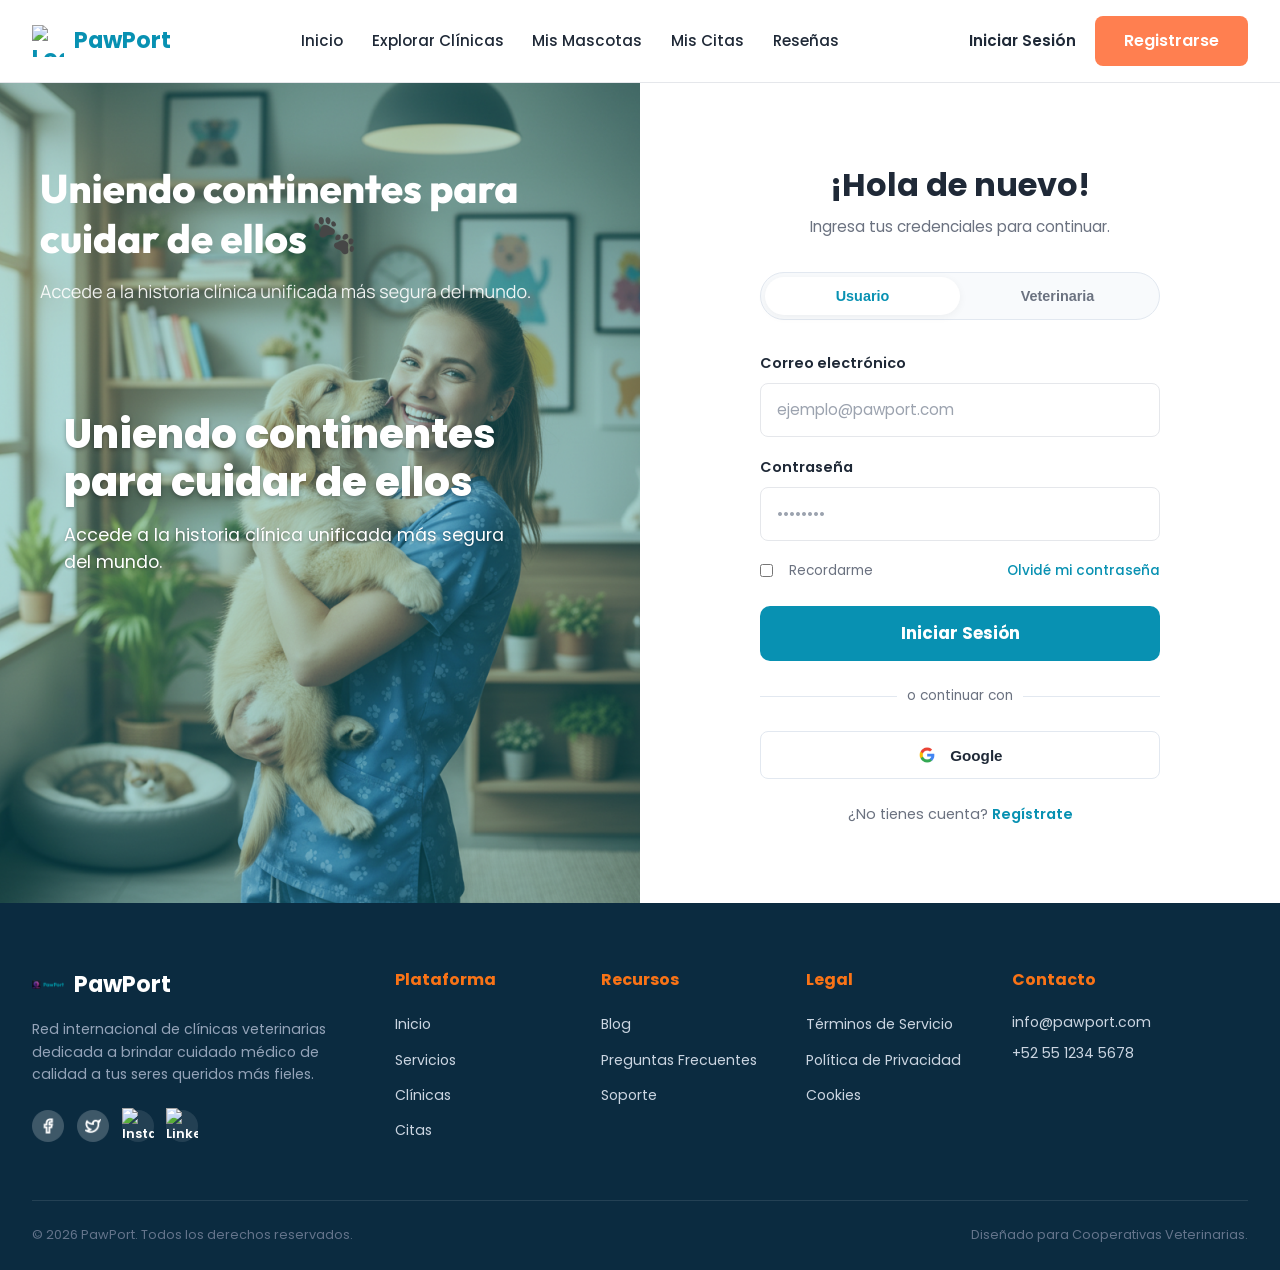
==== commit 8d4a1e8b: "cambios mas recientes" ====
--- a/PawPort/login-perfil.html
+++ b/PawPort/login-perfil.html
@@ -77,7 +77,7 @@
                             <a href="#" class="forgot-password">Olvidé mi contraseña</a>
                         </div>
 
-                        <button type="submit" class="btn-submit">Iniciar Sesión</button>
+                        <a href="Mascotas-usuario.html" class="btn-submit">Iniciar Sesión</a>
 
                         <!-- Separador -->
                         <div class="divider">
--- a/PawPort/Vista/estilos.css
+++ b/PawPort/Vista/estilos.css
@@ -12,6 +12,40 @@
     --white: #FFFFFF;
     --border-color: #E2E8F0;
 }
+
+/* Ajustes visuales específicos para el botón de Iniciar Sesión en la página de login */
+.login-form-container .btn-submit {
+    display: block; /* ocupar todo el ancho del contenedor del formulario */
+    width: 100%;
+    padding: 0.9rem 1.25rem;
+    background-color: var(--primary-teal);
+    color: var(--white);
+    border-radius: 10px;
+    font-size: 1.05rem;
+    font-weight: 700;
+    text-align: center;
+    border: none;
+    cursor: pointer;
+    transition: background-color 0.25s ease, transform 0.12s ease;
+    margin-top: 1rem;
+}
+
+.login-form-container .btn-submit:hover {
+    background-color: #067A96;
+    transform: translateY(-1px);
+}
+
+/* Asegurar que el enlace con clase btn-submit se comporte como botón */
+.login-form-container a.btn-submit {
+    text-decoration: none;
+    display: block;
+}
+
+/* Ajuste del contenedor para alinear el botón similar a la referencia */
+.login-form-container .form-options + .btn-submit {
+    margin-left: 0; /* alineación por defecto a la izquierda */
+}
+
 
 * {
     box-sizing: border-box;
@@ -953,19 +987,31 @@
     background-color: var(--primary-teal);
     color: var(--white);
     width: 100%;
-    padding: 0.9rem;
+    padding: 0.95rem 1rem; /* mayor altura y padding horizontal */
     border: none;
-    border-radius: 8px;
-    font-weight: 600;
-    font-size: 1rem;
+    border-radius: 10px;
+    font-weight: 700;
+    font-size: 1.05rem;
     cursor: pointer;
     margin-top: 1.5rem;
-    transition: background-color 0.3s ease;
+    transition: background-color 0.3s ease, transform 0.12s ease;
 }
 
     .btn-submit:hover {
         background-color: #008f8f;
     }
+
+/* Ajuste específico: botón Crear Cuenta dentro de la tarjeta de registro de usuario
+   Para que tenga un largo fijo y aparezca centrado como en la plantilla de referencia */
+.register-form-card .btn-submit {
+    display: block;
+    width: 100%;
+    max-width: 380px; /* limitar el ancho para que no ocupe toda la tarjeta */
+    margin: 1rem auto 0; /* centrar dentro de la tarjeta */
+    padding: 0.9rem 1rem;
+    border-radius: 8px;
+    font-weight: 700;
+}
 
 .login-link {
     text-align: center;
